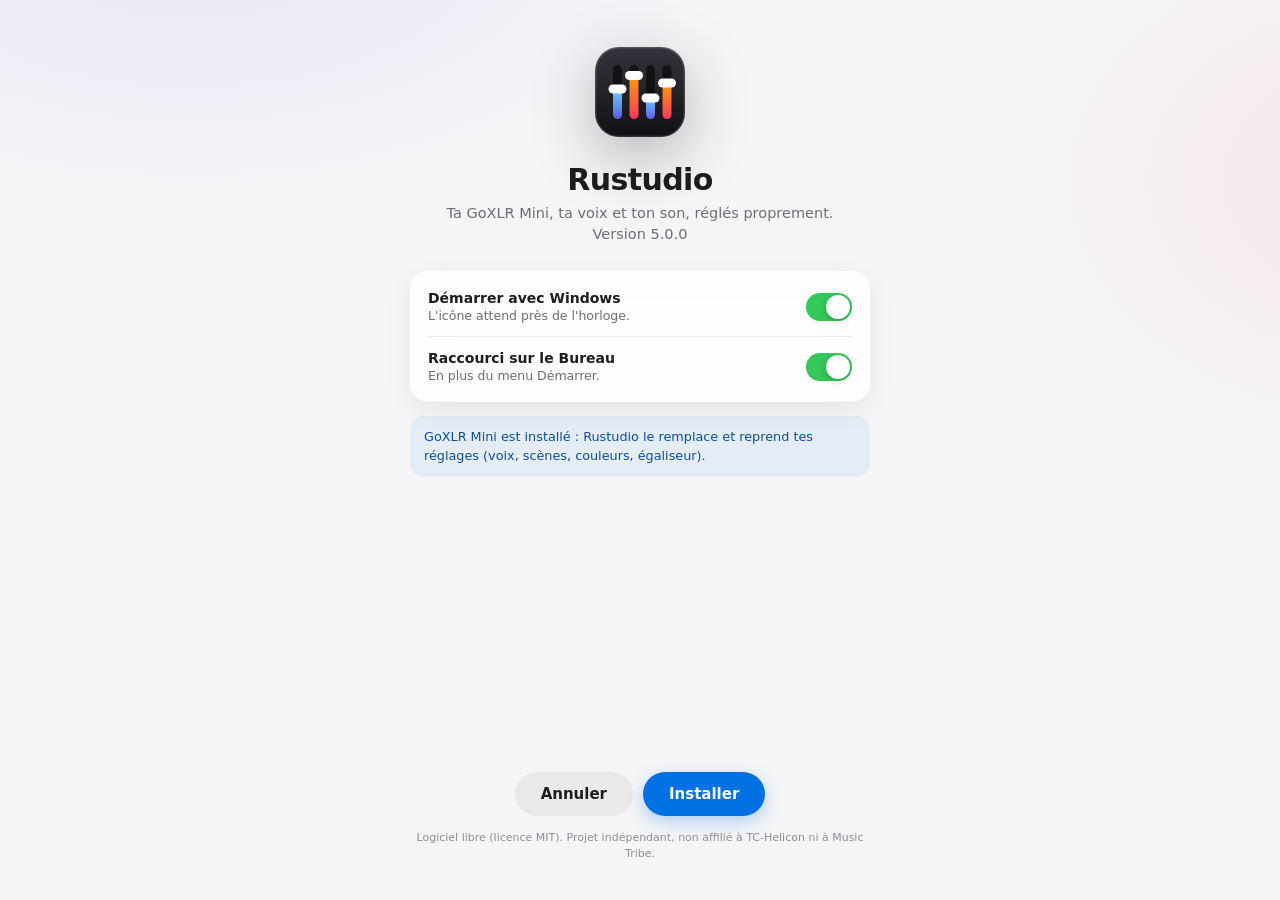
==== crates/setup/src/setup.html @ 5f69ac2e "Rustudio 5.0.0 : réécriture complète en Rust Signed-off-by: samirmedani <40952685+samirmedani@users." ====
<!doctype html>
<html lang="fr"><head><meta charset="utf-8"><title>Rustudio</title>
<style>
*{box-sizing:border-box}
html,body{margin:0;height:100%;background:#F5F5F7;color:#1d1d1f;font-family:"Segoe UI Variable Display","Segoe UI",system-ui,sans-serif;user-select:none;-webkit-font-smoothing:antialiased}
body{background:radial-gradient(900px 500px at 15% -10%,rgba(94,92,230,.10),transparent 60%),radial-gradient(700px 500px at 110% 20%,rgba(255,55,95,.08),transparent 60%),#F5F5F7}
.wrap{height:100%;max-width:540px;margin:0 auto;display:flex;flex-direction:column;align-items:center;padding:44px 40px 28px}
.logo{width:96px;height:96px;filter:drop-shadow(0 18px 30px rgba(16,16,20,.28));margin-bottom:22px}
h1{font-size:30px;font-weight:700;letter-spacing:-.02em;margin:0 0 6px}
.sub{color:#6e6e73;font-size:14.5px;margin:0 0 26px;text-align:center;line-height:1.45}
.card{width:100%;background:rgba(255,255,255,.82);backdrop-filter:blur(20px);border-radius:18px;box-shadow:0 1px 2px rgba(0,0,0,.04),0 8px 28px rgba(0,0,0,.06);padding:6px 18px}
.row{display:flex;align-items:center;justify-content:space-between;gap:16px;padding:13px 0}
.row+.row{border-top:.5px solid rgba(0,0,0,.08)}
.row b{font-weight:600;font-size:14px;display:block}.row small{color:#6e6e73;font-size:12.5px;display:block;margin-top:2px}
.sw{width:46px;height:28px;border-radius:14px;background:rgba(120,120,128,.2);position:relative;flex:none;cursor:pointer;transition:background .25s}
.sw::after{content:"";position:absolute;top:2px;left:2px;width:24px;height:24px;border-radius:50%;background:#fff;box-shadow:0 2px 6px rgba(0,0,0,.2);transition:transform .3s cubic-bezier(.2,.9,.2,1)}
.sw.on{background:#34C759}.sw.on::after{transform:translateX(18px)}
.note{width:100%;margin-top:14px;border-radius:14px;padding:12px 14px;background:rgba(0,113,227,.07);color:#0b4f9c;font-size:12.8px;line-height:1.45;display:none}
.note.on{display:block}
.grow{flex:1}
.btn{border:0;border-radius:980px;height:44px;padding:0 26px;font:inherit;font-size:15px;font-weight:600;cursor:pointer;transition:transform .1s,background .2s}
.btn:active{transform:scale(.98)}
.primary{background:#0071E3;color:#fff;box-shadow:0 6px 18px rgba(0,113,227,.28)}.primary:hover{background:#0077ED}
.ghost{background:rgba(0,0,0,.05);color:#1d1d1f}
.actions{display:flex;gap:10px;justify-content:center;width:100%}
.prog{width:100%;height:8px;border-radius:4px;background:rgba(0,0,0,.07);overflow:hidden;margin:26px 0 12px}
.bar{height:100%;width:0;background:linear-gradient(90deg,#5E5CE6,#0071E3);border-radius:4px;transition:width .35s ease}
.step{color:#6e6e73;font-size:13.5px;min-height:20px}
.ok{width:64px;height:64px;border-radius:50%;background:#34C759;display:grid;place-items:center;margin:8px auto 18px;box-shadow:0 10px 24px rgba(52,199,89,.35)}
.ok svg{width:30px;height:30px;stroke:#fff;stroke-width:3;fill:none;stroke-linecap:round;stroke-linejoin:round}
.ko{background:#FF3B30;box-shadow:0 10px 24px rgba(255,59,48,.3)}
.view{display:none;width:100%;flex:1;flex-direction:column;align-items:center}.view.on{display:flex}
.center{text-align:center}
.legal{color:#8e8e93;font-size:11px;text-align:center;margin-top:14px;line-height:1.4}
</style></head>
<body><div class="wrap">
<div class="logo"><svg xmlns="http://www.w3.org/2000/svg" viewBox="0 0 64 64"><defs><linearGradient id="lg-bg" x1="0" y1="0" x2="0" y2="1"><stop offset="0" stop-color="#34343c"/><stop offset="1" stop-color="#101014"/></linearGradient><linearGradient id="lg-a" x1="0" y1="1" x2="0" y2="0"><stop offset="0" stop-color="#5E5CE6"/><stop offset="1" stop-color="#64D2FF"/></linearGradient><linearGradient id="lg-b" x1="0" y1="1" x2="0" y2="0"><stop offset="0" stop-color="#FF375F"/><stop offset="1" stop-color="#FF9F0A"/></linearGradient></defs><rect x="2" y="2" width="60" height="60" rx="16" fill="url(#lg-bg)"/><rect x="2.5" y="2.5" width="59" height="59" rx="15.5" fill="none" stroke="rgba(255,255,255,.14)"/><g><rect x="14" y="14" width="6" height="36" rx="3" fill="#000" opacity=".55"/><rect x="14" y="30" width="6" height="20" rx="3" fill="url(#lg-a)"/><rect x="11" y="27" width="12" height="6" rx="3" fill="#fff"/><rect x="25" y="14" width="6" height="36" rx="3" fill="#000" opacity=".55"/><rect x="25" y="21" width="6" height="29" rx="3" fill="url(#lg-b)"/><rect x="22" y="18" width="12" height="6" rx="3" fill="#fff"/><rect x="36" y="14" width="6" height="36" rx="3" fill="#000" opacity=".55"/><rect x="36" y="36" width="6" height="14" rx="3" fill="url(#lg-a)"/><rect x="33" y="33" width="12" height="6" rx="3" fill="#fff"/><rect x="47" y="14" width="6" height="36" rx="3" fill="#000" opacity=".55"/><rect x="47" y="26" width="6" height="24" rx="3" fill="url(#lg-b)"/><rect x="44" y="23" width="12" height="6" rx="3" fill="#fff"/></g></svg></div>
<div class="view on" id="v-welcome">
  <h1>Rustudio</h1>
  <p class="sub">Ta GoXLR Mini, ta voix et ton son, réglés proprement.<br><span id="ver"></span></p>
  <div class="card">
    <div class="row"><div><b>Démarrer avec Windows</b><small>L'icône attend près de l'horloge.</small></div><div class="sw on" id="sw-startup"></div></div>
    <div class="row"><div><b>Raccourci sur le Bureau</b><small>En plus du menu Démarrer.</small></div><div class="sw on" id="sw-desktop"></div></div>
  </div>
  <div class="note" id="note"></div>
  <div class="grow"></div>
  <div class="actions"><button class="btn ghost" id="b-cancel">Annuler</button><button class="btn primary" id="b-install">Installer</button></div>
  <p class="legal">Logiciel libre (licence MIT). Projet indépendant, non affilié à TC-Helicon ni à Music Tribe.</p>
</div>
<div class="view" id="v-work">
  <h1>Installation…</h1>
  <p class="sub">Quelques secondes. Le son peut couper un instant.</p>
  <div class="prog"><div class="bar" id="bar"></div></div>
  <div class="step" id="step">Préparation…</div>
</div>
<div class="view" id="v-done">
  <div class="ok"><svg viewBox="0 0 24 24"><path d="M5 12.5l4.5 4.5L19 7.5"/></svg></div>
  <h1 class="center">Rustudio est installé</h1>
  <p class="sub" id="done-sub"></p>
  <div class="grow"></div>
  <div class="actions"><button class="btn ghost" id="b-close">Fermer</button><button class="btn primary" id="b-open">Ouvrir Rustudio</button></div>
</div>
<div class="view" id="v-fail">
  <div class="ok ko"><svg viewBox="0 0 24 24"><path d="M7 7l10 10M17 7L7 17"/></svg></div>
  <h1 class="center">Installation impossible</h1>
  <p class="sub" id="fail-sub"></p>
  <div class="grow"></div>
  <div class="actions"><button class="btn primary" id="b-close2">Fermer</button></div>
</div>
</div>
<script>
function $(i){return document.getElementById(i)}
function send(m){if(window.ipc)window.ipc.postMessage(JSON.stringify(m))}
function view(v){document.querySelectorAll(".view").forEach(function(e){e.classList.toggle("on",e.id==="v-"+v)})}
["sw-startup","sw-desktop"].forEach(function(id){$(id).addEventListener("click",function(){this.classList.toggle("on")})});
$("b-install").addEventListener("click",function(){view("work");send({cmd:"install",startup:$("sw-startup").classList.contains("on"),desktop:$("sw-desktop").classList.contains("on")})});
$("b-cancel").addEventListener("click",function(){send({cmd:"close"})});
$("b-close").addEventListener("click",function(){send({cmd:"close"})});
$("b-close2").addEventListener("click",function(){send({cmd:"close"})});
$("b-open").addEventListener("click",function(){send({cmd:"open"})});
window.rs={
  info:function(i){$("ver").textContent="Version "+i.version+(i.installed?" · installée : "+i.installed:"");
    if(i.legacy){$("note").textContent="GoXLR Mini est installé : Rustudio le remplace et reprend tes réglages (voix, scènes, couleurs, égaliseur).";$("note").classList.add("on")}
    if(i.installed){$("b-install").textContent=i.installed===i.version?"Réinstaller":"Mettre à jour"}},
  step:function(t,p){$("step").textContent=t;$("bar").style.width=Math.round(p*100)+"%"},
  done:function(r){$("done-sub").textContent=(r.migrated?"GoXLR Mini a été remplacé, tes réglages sont repris. ":"")+(r.connected?"Ta GoXLR est connectée.":"Branche ta GoXLR : Rustudio la reprend toute seule.");view("done")},
  fail:function(m){$("fail-sub").textContent=m;view("fail")}
};
if(window.ipc)send({cmd:"ready"});else rs.info({version:"5.0.0",installed:null,legacy:true}); // apercu hors installeur (documentation)
</script></body></html>
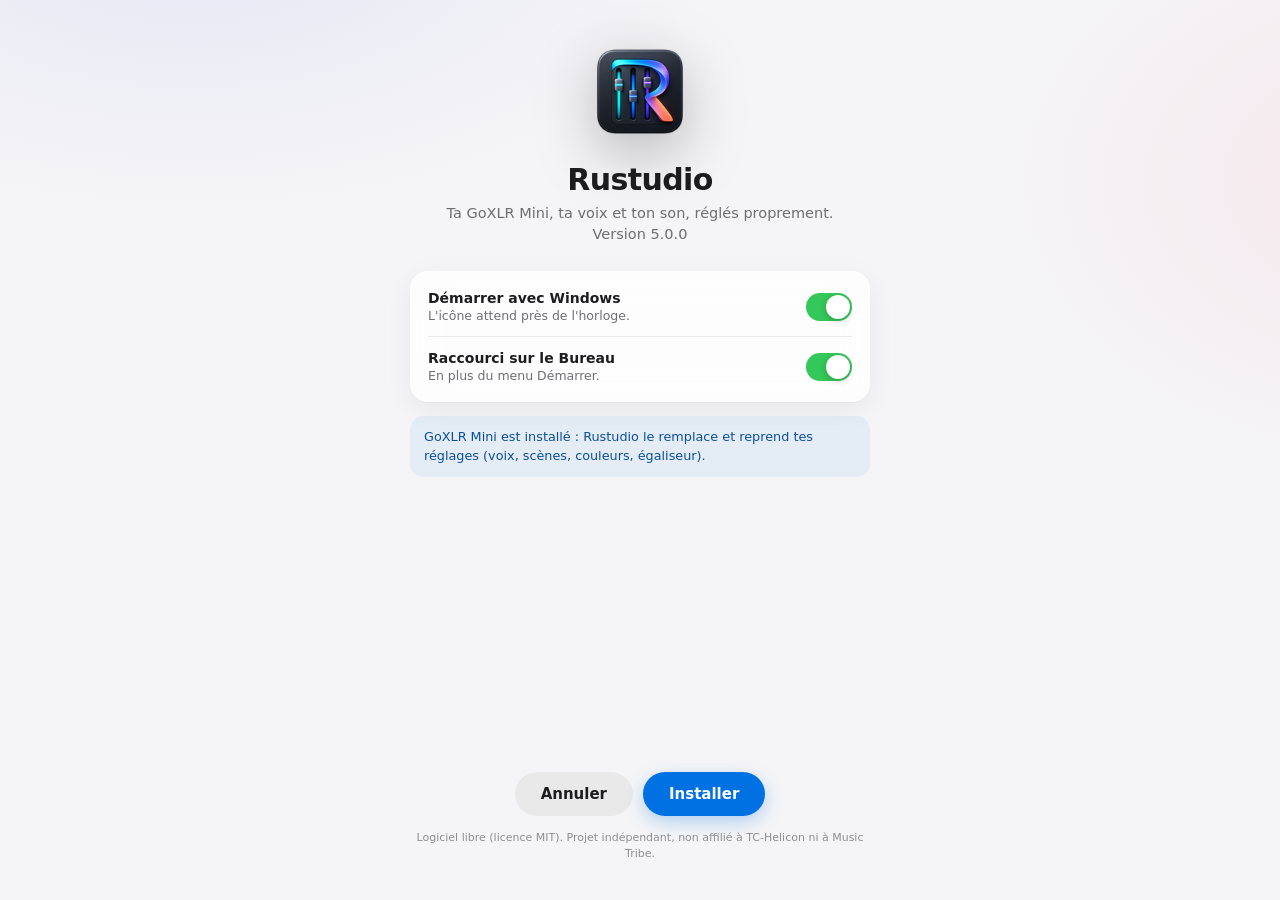
==== commit bfe8c8de: "Nouvelle identité Rustudio et réglages fiables au clavier (5.3.0) Signed-off-by: samirmedani <409526" ====
--- a/crates/setup/src/setup.html
+++ b/crates/setup/src/setup.html
@@ -5,7 +5,8 @@
 html,body{margin:0;height:100%;background:#F5F5F7;color:#1d1d1f;font-family:"Segoe UI Variable Display","Segoe UI",system-ui,sans-serif;user-select:none;-webkit-font-smoothing:antialiased}
 body{background:radial-gradient(900px 500px at 15% -10%,rgba(94,92,230,.10),transparent 60%),radial-gradient(700px 500px at 110% 20%,rgba(255,55,95,.08),transparent 60%),#F5F5F7}
 .wrap{height:100%;max-width:540px;margin:0 auto;display:flex;flex-direction:column;align-items:center;padding:44px 40px 28px}
-.logo{width:96px;height:96px;filter:drop-shadow(0 18px 30px rgba(16,16,20,.28));margin-bottom:22px}
+.logo{width:96px;flex:none;height:96px;filter:drop-shadow(0 18px 30px rgba(16,16,20,.28));margin-bottom:22px}
+.logo img{display:block;width:100%;height:100%;object-fit:contain}
 h1{font-size:30px;font-weight:700;letter-spacing:-.02em;margin:0 0 6px}
 .sub{color:#6e6e73;font-size:14.5px;margin:0 0 26px;text-align:center;line-height:1.45}
 .card{width:100%;background:rgba(255,255,255,.82);backdrop-filter:blur(20px);border-radius:18px;box-shadow:0 1px 2px rgba(0,0,0,.04),0 8px 28px rgba(0,0,0,.06);padding:6px 18px}
@@ -34,7 +35,7 @@
 .legal{color:#8e8e93;font-size:11px;text-align:center;margin-top:14px;line-height:1.4}
 </style></head>
 <body><div class="wrap">
-<div class="logo"><svg xmlns="http://www.w3.org/2000/svg" viewBox="0 0 64 64"><defs><linearGradient id="lg-bg" x1="0" y1="0" x2="0" y2="1"><stop offset="0" stop-color="#34343c"/><stop offset="1" stop-color="#101014"/></linearGradient><linearGradient id="lg-a" x1="0" y1="1" x2="0" y2="0"><stop offset="0" stop-color="#5E5CE6"/><stop offset="1" stop-color="#64D2FF"/></linearGradient><linearGradient id="lg-b" x1="0" y1="1" x2="0" y2="0"><stop offset="0" stop-color="#FF375F"/><stop offset="1" stop-color="#FF9F0A"/></linearGradient></defs><rect x="2" y="2" width="60" height="60" rx="16" fill="url(#lg-bg)"/><rect x="2.5" y="2.5" width="59" height="59" rx="15.5" fill="none" stroke="rgba(255,255,255,.14)"/><g><rect x="14" y="14" width="6" height="36" rx="3" fill="#000" opacity=".55"/><rect x="14" y="30" width="6" height="20" rx="3" fill="url(#lg-a)"/><rect x="11" y="27" width="12" height="6" rx="3" fill="#fff"/><rect x="25" y="14" width="6" height="36" rx="3" fill="#000" opacity=".55"/><rect x="25" y="21" width="6" height="29" rx="3" fill="url(#lg-b)"/><rect x="22" y="18" width="12" height="6" rx="3" fill="#fff"/><rect x="36" y="14" width="6" height="36" rx="3" fill="#000" opacity=".55"/><rect x="36" y="36" width="6" height="14" rx="3" fill="url(#lg-a)"/><rect x="33" y="33" width="12" height="6" rx="3" fill="#fff"/><rect x="47" y="14" width="6" height="36" rx="3" fill="#000" opacity=".55"/><rect x="47" y="26" width="6" height="24" rx="3" fill="url(#lg-b)"/><rect x="44" y="23" width="12" height="6" rx="3" fill="#fff"/></g></svg></div>
+<div class="logo"><img src="[data-uri]" width="96" height="96" alt=""></div>
 <div class="view on" id="v-welcome">
   <h1>Rustudio</h1>
   <p class="sub">Ta GoXLR Mini, ta voix et ton son, réglés proprement.<br><span id="ver"></span></p>
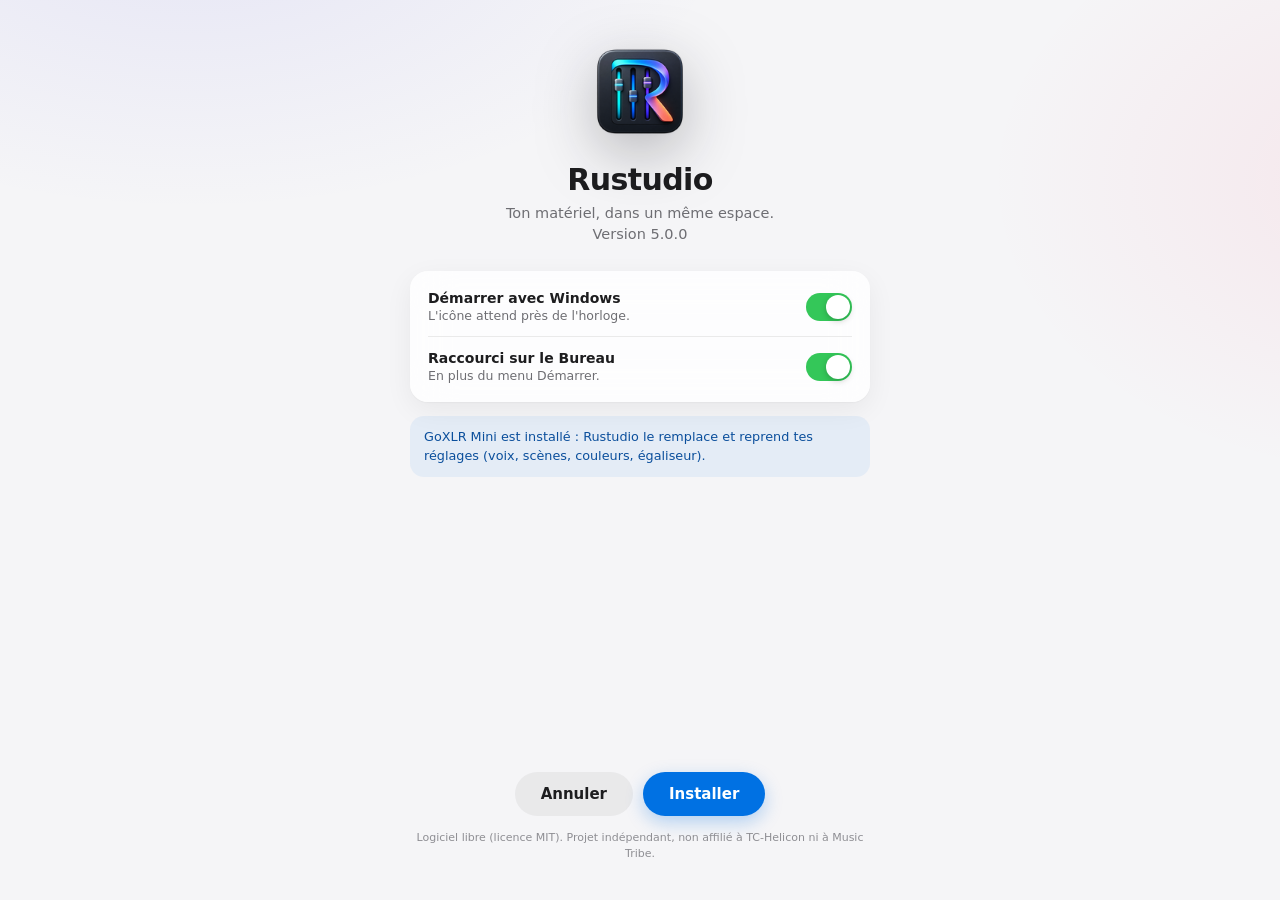
==== commit 98c3d926: "Rustudio organise le matériel par modules et espaces dédiés (5.4.0) Signed-off-by: samirmedani <4095" ====
--- a/crates/setup/src/setup.html
+++ b/crates/setup/src/setup.html
@@ -38,7 +38,7 @@
 <div class="logo"><img src="[data-uri]" width="96" height="96" alt=""></div>
 <div class="view on" id="v-welcome">
   <h1>Rustudio</h1>
-  <p class="sub">Ta GoXLR Mini, ta voix et ton son, réglés proprement.<br><span id="ver"></span></p>
+  <p class="sub">Ton matériel, dans un même espace.<br><span id="ver"></span></p>
   <div class="card">
     <div class="row"><div><b>Démarrer avec Windows</b><small>L'icône attend près de l'horloge.</small></div><div class="sw on" id="sw-startup"></div></div>
     <div class="row"><div><b>Raccourci sur le Bureau</b><small>En plus du menu Démarrer.</small></div><div class="sw on" id="sw-desktop"></div></div>
@@ -84,7 +84,7 @@
     if(i.legacy){$("note").textContent="GoXLR Mini est installé : Rustudio le remplace et reprend tes réglages (voix, scènes, couleurs, égaliseur).";$("note").classList.add("on")}
     if(i.installed){$("b-install").textContent=i.installed===i.version?"Réinstaller":"Mettre à jour"}},
   step:function(t,p){$("step").textContent=t;$("bar").style.width=Math.round(p*100)+"%"},
-  done:function(r){$("done-sub").textContent=(r.migrated?"GoXLR Mini a été remplacé, tes réglages sont repris. ":"")+(r.connected?"Ta GoXLR est connectée.":"Branche ta GoXLR : Rustudio la reprend toute seule.");view("done")},
+  done:function(r){$("done-sub").textContent=(r.migrated?"GoXLR Mini a été remplacé, tes réglages sont repris. ":"")+(r.connected?"GoXLR Mini est connectée. Retrouve-la dans Mes appareils.":"Ouvre Mes appareils pour retrouver les modules livrés et leur état.");view("done")},
   fail:function(m){$("fail-sub").textContent=m;view("fail")}
 };
 if(window.ipc)send({cmd:"ready"});else rs.info({version:"5.0.0",installed:null,legacy:true}); // apercu hors installeur (documentation)
